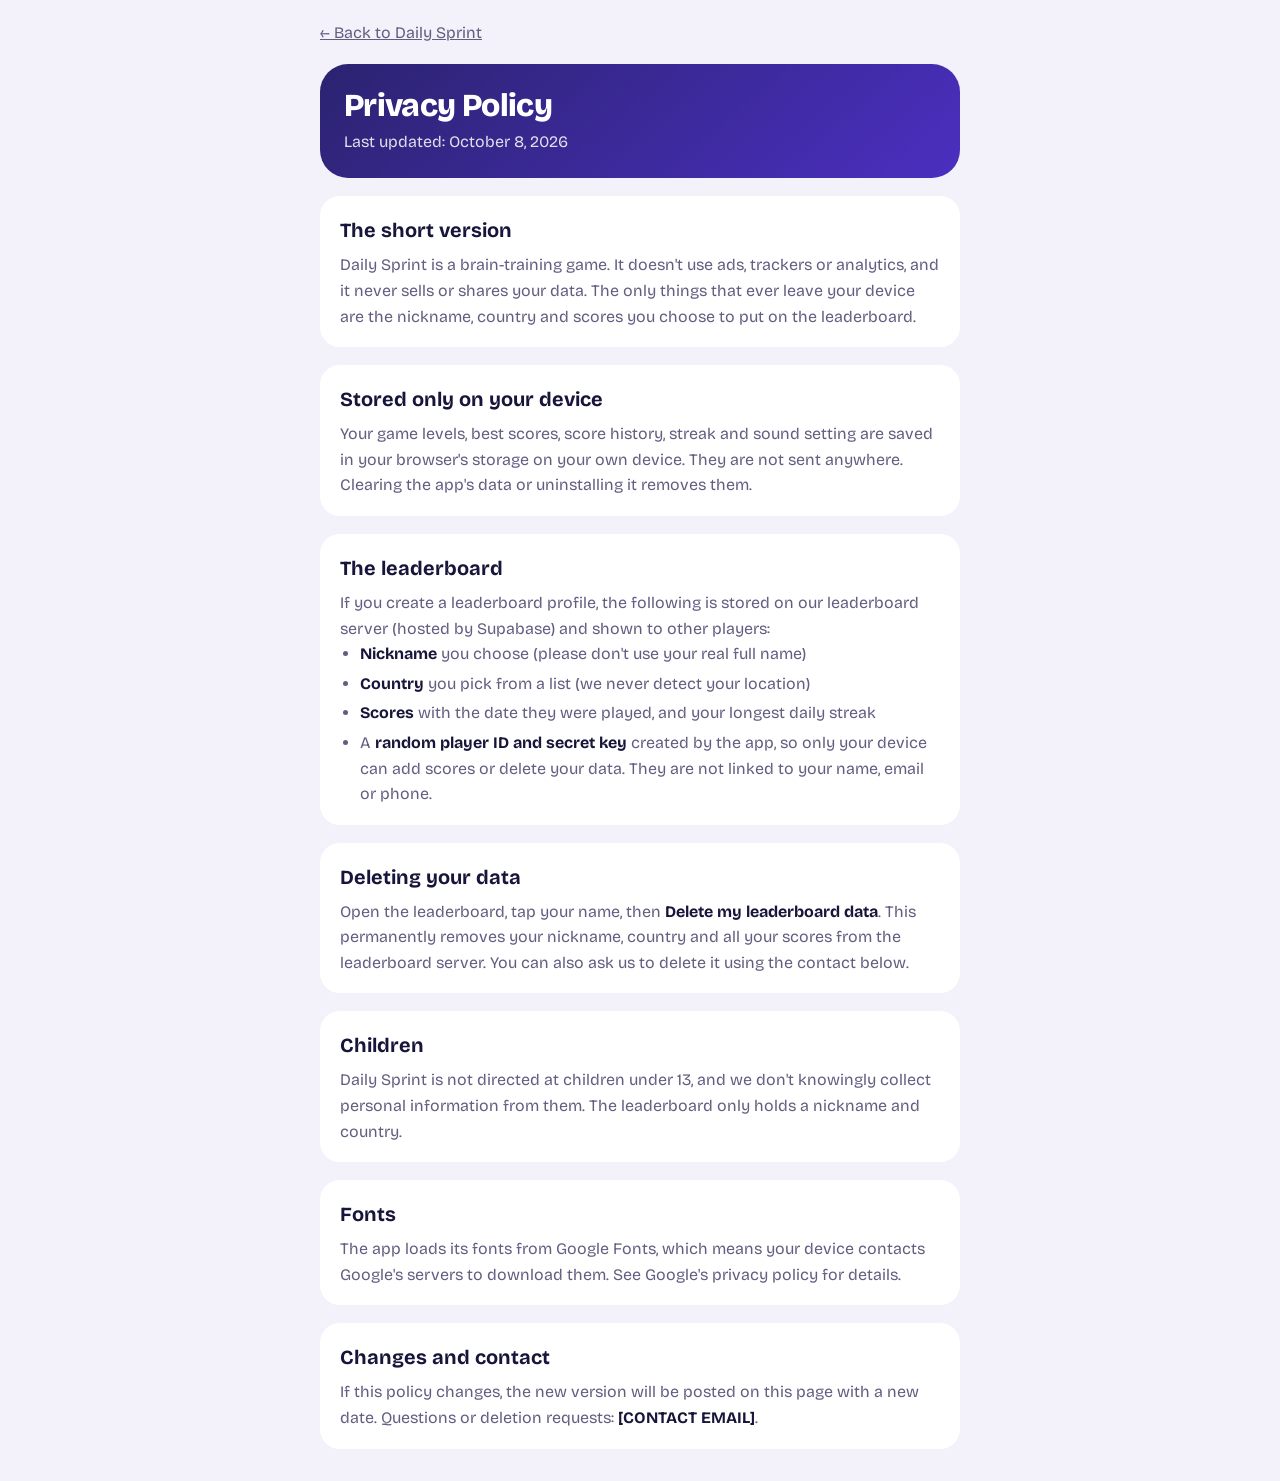
==== privacy.html @ e82f7224 "Leaderboard: profile, 7 categories, country filter; online-ready (Supabase schema), privacy policy, " ====
<!doctype html>
<html lang="en">
<head>
<meta charset="utf-8">
<meta name="viewport" content="width=device-width, initial-scale=1, viewport-fit=cover">
<title>Privacy Policy · Daily Sprint</title>
<link rel="icon" href="icon.svg" type="image/svg+xml">
<link rel="stylesheet" href="https://fonts.googleapis.com/css2?family=Bricolage+Grotesque:opsz,wght@12..96,500;12..96,700;12..96,800&display=swap">
<style>
:root{--bg:#F3F1FA;--surface:#FFFFFF;--ink:#17153A;--muted:#615E80;--line:#E3E0F0;--hero:linear-gradient(140deg,#2B2370 0%,#4B2FC0 100%)}
@media (prefers-color-scheme: dark){:root:not([data-theme="light"]){--bg:#0E0D1F;--surface:#1A1934;--ink:#F1EFFF;--muted:#A6A3C7;--line:#2C2A4A;color-scheme:dark}}
:root[data-theme="dark"]{--bg:#0E0D1F;--surface:#1A1934;--ink:#F1EFFF;--muted:#A6A3C7;--line:#2C2A4A;color-scheme:dark}
*{box-sizing:border-box}
body{margin:0;background:var(--bg);color:var(--ink);font:16px/1.6 "Bricolage Grotesque",system-ui,sans-serif;
  padding:max(20px, env(safe-area-inset-top)) max(16px, env(safe-area-inset-right)) max(32px, env(safe-area-inset-bottom)) max(16px, env(safe-area-inset-left))}
main{max-width:640px;margin:0 auto;display:flex;flex-direction:column;gap:18px}
header{background:var(--hero);color:#fff;border-radius:28px;padding:24px}
header p{margin:6px 0 0;opacity:.85}
h1{margin:0;font-size:32px;line-height:1.1;font-weight:800;letter-spacing:-.02em}
h2{margin:0 0 6px;font-size:20px;font-weight:700}
section{background:var(--surface);border-radius:20px;padding:18px 20px}
section p,section ul{margin:0;color:var(--muted)}
section ul{padding-left:20px}
li+li{margin-top:4px}
b{color:var(--ink)}
a{color:inherit}
.back{align-self:flex-start;color:var(--muted)}
</style>
</head>
<body>
<main>
  <a class="back" href="index.html">← Back to Daily Sprint</a>
  <header>
    <h1>Privacy Policy</h1>
    <p>Last updated: October 8, 2026</p>
  </header>

  <section>
    <h2>The short version</h2>
    <p>Daily Sprint is a brain-training game. It doesn't use ads, trackers or analytics, and it never sells or shares your data. The only things that ever leave your device are the nickname, country and scores you choose to put on the leaderboard.</p>
  </section>

  <section>
    <h2>Stored only on your device</h2>
    <p>Your game levels, best scores, score history, streak and sound setting are saved in your browser's storage on your own device. They are not sent anywhere. Clearing the app's data or uninstalling it removes them.</p>
  </section>

  <section>
    <h2>The leaderboard</h2>
    <p>If you create a leaderboard profile, the following is stored on our leaderboard server (hosted by Supabase) and shown to other players:</p>
    <ul>
      <li><b>Nickname</b> you choose (please don't use your real full name)</li>
      <li><b>Country</b> you pick from a list (we never detect your location)</li>
      <li><b>Scores</b> with the date they were played, and your longest daily streak</li>
      <li>A <b>random player ID and secret key</b> created by the app, so only your device can add scores or delete your data. They are not linked to your name, email or phone.</li>
    </ul>
  </section>

  <section>
    <h2>Deleting your data</h2>
    <p>Open the leaderboard, tap your name, then <b>Delete my leaderboard data</b>. This permanently removes your nickname, country and all your scores from the leaderboard server. You can also ask us to delete it using the contact below.</p>
  </section>

  <section>
    <h2>Children</h2>
    <p>Daily Sprint is not directed at children under 13, and we don't knowingly collect personal information from them. The leaderboard only holds a nickname and country.</p>
  </section>

  <section>
    <h2>Fonts</h2>
    <p>The app loads its fonts from Google Fonts, which means your device contacts Google's servers to download them. See Google's privacy policy for details.</p>
  </section>

  <section>
    <h2>Changes and contact</h2>
    <p>If this policy changes, the new version will be posted on this page with a new date. Questions or deletion requests: <b>[CONTACT EMAIL]</b>.</p>
  </section>
</main>
</body>
</html>
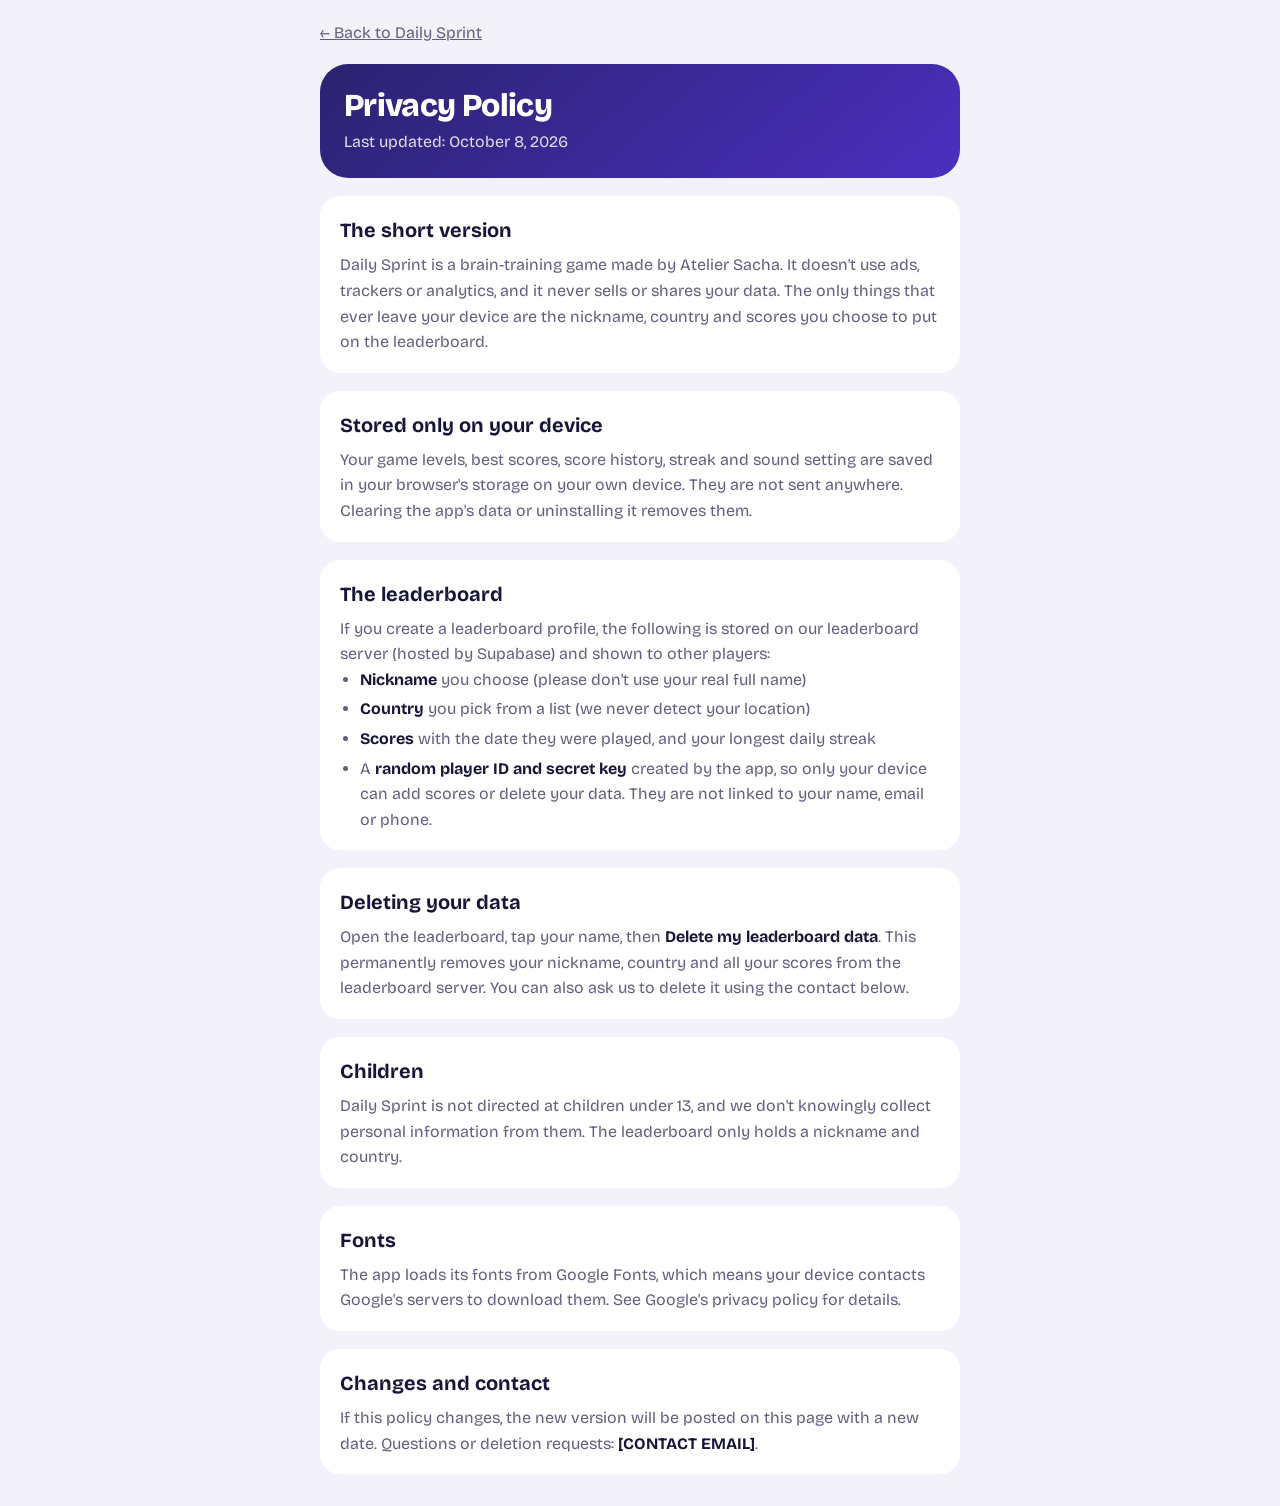
==== commit 509e31fa: "Atelier Sacha studio opening: 2-second logo animation with a chime Shown once per fresh start, tap t" ====
--- a/privacy.html
+++ b/privacy.html
@@ -37,7 +37,7 @@
 
   <section>
     <h2>The short version</h2>
-    <p>Daily Sprint is a brain-training game. It doesn't use ads, trackers or analytics, and it never sells or shares your data. The only things that ever leave your device are the nickname, country and scores you choose to put on the leaderboard.</p>
+    <p>Daily Sprint is a brain-training game made by Atelier Sacha. It doesn't use ads, trackers or analytics, and it never sells or shares your data. The only things that ever leave your device are the nickname, country and scores you choose to put on the leaderboard.</p>
   </section>
 
   <section>
